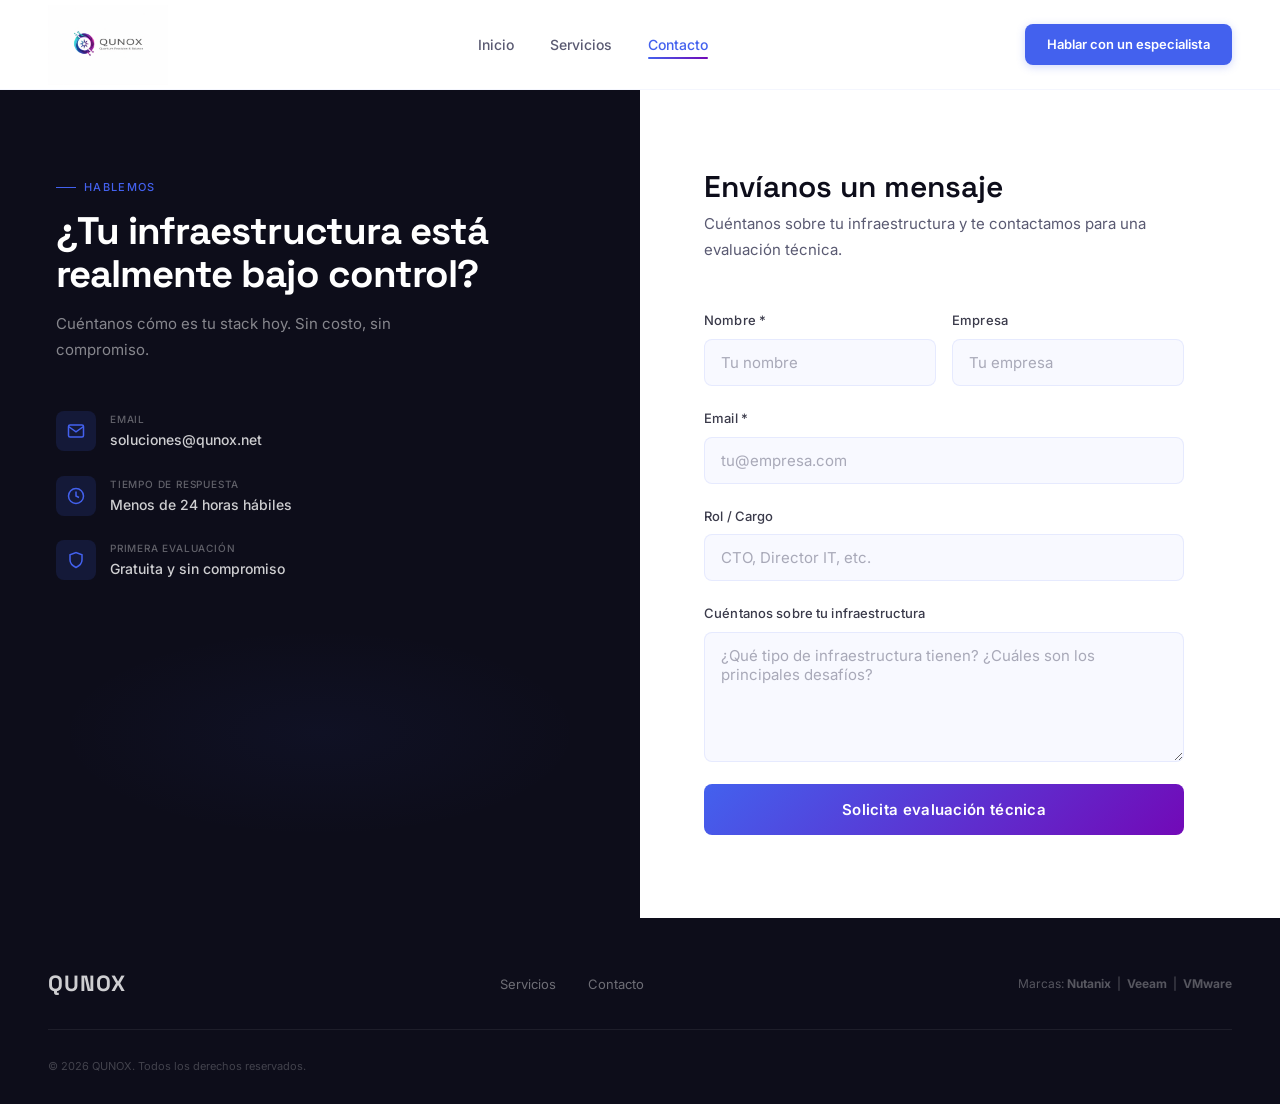
==== contacto.html @ b5c23391 "Logo nuevo, animación servicios scrub-puro, reemplaza Partners→Marcas - Logo: cambia logo.jpeg por '" ====
<!DOCTYPE html>
<html lang="es">
<head>
  <meta charset="UTF-8"/>
  <meta name="viewport" content="width=device-width,initial-scale=1.0"/>
  <title>Contacto — QUNOX</title>
  <meta name="description" content="Habla con un especialista QUNOX. Diagnóstico gratuito de tu infraestructura."/>
  <link rel="preconnect" href="https://fonts.googleapis.com"/>
  <link rel="preconnect" href="https://fonts.gstatic.com" crossorigin/>
  <link href="https://fonts.googleapis.com/css2?family=Space+Grotesk:wght@400;500;600;700&family=Inter:wght@300;400;500;600&display=swap" rel="stylesheet"/>
  <link rel="stylesheet" href="css/main.css"/>
</head>
<body>
<nav id="nav" role="navigation">
  <div class="nav-inner">
    <a href="index.html"><img src="Logo full.png" alt="QUNOX" class="nav-logo-img"/></a>
    <ul class="nav-links">
      <li><a href="index.html">Inicio</a></li>
      <li><a href="servicios.html">Servicios</a></li>
      <li><a href="contacto.html" class="active">Contacto</a></li>
    </ul>
    <a href="contacto.html" class="btn btn-primary nav-cta">Hablar con un especialista</a>
    <button class="hamburger" id="hamburger" aria-label="Menú" aria-expanded="false">
      <span></span><span></span><span></span>
    </button>
  </div>
</nav>
<div class="mobile-menu" id="mobile-menu">
  <a href="index.html" class="mobile-link">Inicio</a>
  <a href="servicios.html" class="mobile-link">Servicios</a>
  <a href="contacto.html" class="mobile-link">Contacto</a>
</div>

<div class="page-wrap contact-page" role="main">

  <!-- LEFT PANEL -->
  <div class="contact-left">
    <div class="contact-left-top">
      <span class="label">Hablemos</span>
      <h1>¿Tu infraestructura está realmente bajo control?</h1>
      <p>Cuéntanos cómo es tu stack hoy. Sin costo, sin compromiso.</p>

      <div class="contact-info-items">
        <div class="contact-info-item">
          <div class="ci-icon">
            <svg width="18" height="18" viewBox="0 0 24 24" fill="none" stroke="currentColor" stroke-width="2">
              <path d="M4 4h16c1.1 0 2 .9 2 2v12c0 1.1-.9 2-2 2H4c-1.1 0-2-.9-2-2V6c0-1.1.9-2 2-2z"/><polyline points="22,6 12,13 2,6"/>
            </svg>
          </div>
          <div>
            <div class="ci-label">Email</div>
            <div class="ci-value"><a href="mailto:soluciones@qunox.net">soluciones@qunox.net</a></div>
          </div>
        </div>
        <div class="contact-info-item">
          <div class="ci-icon">
            <svg width="18" height="18" viewBox="0 0 24 24" fill="none" stroke="currentColor" stroke-width="2">
              <circle cx="12" cy="12" r="10"/><polyline points="12 6 12 12 16 14"/>
            </svg>
          </div>
          <div>
            <div class="ci-label">Tiempo de respuesta</div>
            <div class="ci-value">Menos de 24 horas hábiles</div>
          </div>
        </div>
        <div class="contact-info-item">
          <div class="ci-icon">
            <svg width="18" height="18" viewBox="0 0 24 24" fill="none" stroke="currentColor" stroke-width="2">
              <path d="M12 22s8-4 8-10V5l-8-3-8 3v7c0 6 8 10 8 10z"/>
            </svg>
          </div>
          <div>
            <div class="ci-label">Primera evaluación</div>
            <div class="ci-value">Gratuita y sin compromiso</div>
          </div>
        </div>
      </div>
    </div>
    <div class="contact-visual"></div>
  </div>

  <!-- RIGHT PANEL (FORM) -->
  <div class="contact-right">
    <h2>Envíanos un mensaje</h2>
    <p class="subtitle">Cuéntanos sobre tu infraestructura y te contactamos para una evaluación técnica.</p>

    <form class="form" id="contact-form" novalidate>
      <div class="form-row">
        <div class="form-group">
          <label for="nombre">Nombre *</label>
          <input type="text" id="nombre" name="nombre" placeholder="Tu nombre" required autocomplete="name"/>
        </div>
        <div class="form-group">
          <label for="empresa">Empresa</label>
          <input type="text" id="empresa" name="empresa" placeholder="Tu empresa" autocomplete="organization"/>
        </div>
      </div>
      <div class="form-group">
        <label for="email">Email *</label>
        <input type="email" id="email" name="email" placeholder="tu@empresa.com" required autocomplete="email"/>
      </div>
      <div class="form-group">
        <label for="rol">Rol / Cargo</label>
        <input type="text" id="rol" name="rol" placeholder="CTO, Director IT, etc."/>
      </div>
      <div class="form-group">
        <label for="mensaje">Cuéntanos sobre tu infraestructura</label>
        <textarea id="mensaje" name="mensaje" placeholder="¿Qué tipo de infraestructura tienen? ¿Cuáles son los principales desafíos?"></textarea>
      </div>
      <button type="submit" class="form-submit" id="form-btn">Solicita evaluación técnica</button>
    </form>

    <div class="form-success" id="form-success">
      <div class="success-icon">
        <svg width="26" height="26" viewBox="0 0 24 24" fill="none" stroke="currentColor" stroke-width="2.5"><polyline points="20 6 9 17 4 12"/></svg>
      </div>
      <p class="success-title">Mensaje recibido.</p>
      <p class="success-msg">Un especialista QUNOX se pondrá en contacto contigo en las próximas 24 horas hábiles.</p>
    </div>
  </div>

</div>

<footer>
  <div class="footer-inner">
    <span class="footer-logo">QUNOX</span>
    <ul class="footer-links">
      <li><a href="servicios.html">Servicios</a></li>
      <li><a href="contacto.html">Contacto</a></li>
    </ul>
    <p class="footer-partners">Marcas: <strong>Nutanix</strong> &nbsp;|&nbsp; <strong>Veeam</strong> &nbsp;|&nbsp; <strong>VMware</strong></p>
  </div>
  <p class="footer-copy">© 2026 QUNOX. Todos los derechos reservados.</p>
</footer>

<script src="js/main.js"></script>
</body>
</html>
---- css/main.css ----
/* ═══════════════════════════════════════════════
   QUNOX — Shared Stylesheet
   ═══════════════════════════════════════════════ */

/* ── VARIABLES ─────────────────────────────────── */
:root {
  --blue:      #4361EE;
  --blue-d:    #3451D1;
  --purple:    #7209B7;
  --cyan:      #00B4D8;
  --ink:       #0D0D1A;
  --body:      #3A3A4A;
  --sub:       #5A5A72;
  --muted:     #8888A0;
  --surface:   #F8F9FF;
  --border:    rgba(67,97,238,0.10);
  --border-s:  rgba(67,97,238,0.24);
  --white:     #ffffff;
  --font-h:    'Space Grotesk', sans-serif;
  --font-b:    'Inter', sans-serif;
  --radius-sm: 6px;
  --radius-md: 8px;
  --radius-lg: 12px;
  --radius-xl: 16px;
  --shadow:    0 2px 12px rgba(0,0,0,0.04);
  --shadow-h:  0 8px 40px rgba(67,97,238,0.12);
  --ease:      cubic-bezier(0.16,1,0.3,1);
  --ease-io:   cubic-bezier(0.76,0,0.24,1);
  --gutter:    clamp(1.25rem,5vw,3rem);
}

/* ── RESET ─────────────────────────────────────── */
*,*::before,*::after{box-sizing:border-box;margin:0;padding:0}
html{scroll-behavior:auto;font-size:16px;-webkit-text-size-adjust:100%}
body{background:var(--white);color:var(--body);font-family:var(--font-b);line-height:1.6;overflow-x:hidden}
h1,h2,h3,h4{font-family:var(--font-h);line-height:1.1;color:var(--ink)}
a{color:inherit;text-decoration:none}
img,svg{display:block;max-width:100%}
button{font-family:inherit;cursor:pointer}
::-webkit-scrollbar{width:4px}
::-webkit-scrollbar-track{background:var(--white)}
::-webkit-scrollbar-thumb{background:var(--blue);border-radius:2px}

/* ── DOT GRID ──────────────────────────────────── */
body::before{
  content:'';position:fixed;inset:0;z-index:0;pointer-events:none;
  background-image:radial-gradient(circle,rgba(67,97,238,0.065) 1px,transparent 1px);
  background-size:28px 28px;
}

/* ── UTILITY ───────────────────────────────────── */
.container{max-width:1200px;margin:0 auto;padding:0 var(--gutter);position:relative;z-index:2}
.label{
  display:inline-flex;align-items:center;gap:8px;
  font-size:11px;font-weight:500;letter-spacing:0.12em;
  text-transform:uppercase;color:var(--blue);margin-bottom:14px;
}
.label::before{content:'';display:block;width:20px;height:1px;background:var(--blue)}
.grad-text{
  background:linear-gradient(135deg,var(--blue) 0%,var(--purple) 100%);
  -webkit-background-clip:text;-webkit-text-fill-color:transparent;background-clip:text;
}

/* ── BUTTONS ───────────────────────────────────── */
.btn{
  display:inline-flex;align-items:center;gap:6px;
  font-family:var(--font-b);font-size:14px;font-weight:600;
  padding:12px 28px;border-radius:var(--radius-md);border:none;
  cursor:pointer;transition:all 0.2s var(--ease);text-decoration:none;
}
.btn-primary{background:var(--blue);color:#fff;box-shadow:0 2px 8px rgba(67,97,238,0.25)}
.btn-primary:hover{background:var(--blue-d);box-shadow:0 6px 24px rgba(67,97,238,0.38);transform:translateY(-1px)}
.btn-primary:active{transform:translateY(0);box-shadow:0 2px 8px rgba(67,97,238,0.25)}
.btn-ghost{background:transparent;color:var(--blue);border:1.5px solid var(--border-s)}
.btn-ghost:hover{border-color:var(--blue);background:rgba(67,97,238,0.06)}
.btn-white{background:#fff;color:var(--blue);font-size:14px;font-weight:600}
.btn-white:hover{background:rgba(255,255,255,0.9);box-shadow:0 4px 20px rgba(0,0,0,0.14)}
.btn-white-ghost{background:transparent;color:#fff;border:1.5px solid rgba(255,255,255,0.4);font-size:14px;font-weight:600}
.btn-white-ghost:hover{background:rgba(255,255,255,0.1);border-color:rgba(255,255,255,0.7)}
.btn-arrow{
  display:inline-flex;align-items:center;gap:6px;
  background:none;border:none;color:var(--blue);font-size:13px;font-weight:600;
  padding:0;cursor:pointer;transition:gap 0.2s var(--ease),color 0.15s;
}
.btn-arrow:hover{gap:10px;color:var(--blue-d)}

/* ── REVEAL ANIMATIONS ─────────────────────────── */
.reveal{opacity:0;transform:translateY(24px);transition:opacity 0.6s var(--ease),transform 0.6s var(--ease)}
.reveal.visible{opacity:1;transform:none}

/* ── NAV ───────────────────────────────────────── */
#nav{
  position:sticky;top:0;z-index:100;
  height:90px;display:flex;align-items:center;
  padding:0 var(--gutter);
  background:rgba(255,255,255,0.92);
  backdrop-filter:blur(12px) saturate(180%);
  -webkit-backdrop-filter:blur(12px) saturate(180%);
  border-bottom:1px solid rgba(67,97,238,0.06);
  transition:box-shadow 0.3s,border-color 0.3s;
}
#nav.scrolled{box-shadow:0 1px 24px rgba(67,97,238,0.10);border-color:rgba(67,97,238,0.12)}
.nav-inner{width:100%;max-width:1200px;margin:0 auto;display:flex;align-items:center;justify-content:space-between}
.nav-logo-img{height:80px;width:auto;display:block;object-fit:contain}
.nav-links{display:flex;align-items:center;gap:36px;list-style:none}
.nav-links a{
  font-size:14px;font-weight:500;color:var(--sub);
  transition:color 0.2s;position:relative;padding:4px 0;
}
.nav-links a::after{
  content:'';position:absolute;bottom:-2px;left:0;right:0;height:2px;
  background:linear-gradient(90deg,var(--blue),var(--purple));border-radius:2px;
  transform:scaleX(0);transform-origin:left;transition:transform 0.2s var(--ease);
}
.nav-links a:hover,.nav-links a.active{color:var(--blue)}
.nav-links a:hover::after,.nav-links a.active::after{transform:scaleX(1)}
.nav-cta{padding:10px 22px;font-size:13px;font-weight:600;margin-left:8px}
.hamburger{display:none;flex-direction:column;gap:5px;background:none;border:none;padding:4px}
.hamburger span{display:block;width:22px;height:1.5px;background:var(--ink);border-radius:2px;transition:all 0.3s cubic-bezier(0.68,-0.55,0.265,1.55)}
.hamburger.open span:nth-child(1){transform:translateY(6.5px) rotate(45deg)}
.hamburger.open span:nth-child(2){opacity:0;transform:scaleX(0)}
.hamburger.open span:nth-child(3){transform:translateY(-6.5px) rotate(-45deg)}

/* Mobile menu */
.mobile-menu{
  display:none;position:fixed;inset:0;z-index:99;
  background:rgba(255,255,255,0.97);backdrop-filter:blur(20px);
  flex-direction:column;justify-content:center;align-items:flex-start;
  padding:0 var(--gutter);gap:0;
  transform:translateY(-100%);transition:transform 0.35s cubic-bezier(0.16,1,0.3,1);
}
.mobile-menu.open{display:flex;transform:translateY(0)}
.mobile-link{
  font-family:var(--font-h);font-size:clamp(1.5rem,6vw,2rem);font-weight:700;
  color:var(--ink);padding:16px 0;border-bottom:1px solid rgba(67,97,238,0.08);
  width:100%;display:block;transition:color 0.2s;
}
.mobile-link:hover{color:var(--blue)}
.mobile-cta{margin-top:2rem;width:100%;text-align:center;padding:14px}

@media(max-width:768px){
  .nav-links,.nav-cta{display:none}
  .hamburger{display:flex}
}

/* ── PAGE TRANSITION ────────────────────────────── */
.page-wrap{animation:page-in 0.45s var(--ease) both}
@keyframes page-in{from{opacity:0;transform:translateY(12px)}to{opacity:1;transform:none}}

/* ═══════════════════════════════════════════════
   HOME PAGE
   ═══════════════════════════════════════════════ */

/* ── HERO ──────────────────────────────────────── */
#hero{
  position:relative;min-height:100svh;display:flex;align-items:center;
  padding:0 var(--gutter);overflow:hidden;
}
#three-canvas{position:fixed;inset:0;z-index:1;pointer-events:none}
.hero-inner{
  max-width:1200px;margin:0 auto;width:100%;
  display:grid;grid-template-columns:1fr 1fr;gap:5rem;align-items:center;
  position:relative;z-index:2;
}
.hero-eyebrow{
  display:inline-flex;align-items:center;gap:10px;
  font-size:11px;font-weight:500;letter-spacing:0.16em;text-transform:uppercase;
  color:var(--purple);margin-bottom:24px;
}
.hero-eyebrow span{display:block;width:28px;height:1px;background:var(--purple);opacity:0.6}
.hero-h1{
  font-size:clamp(2.75rem,5.5vw,4.75rem);font-weight:700;
  letter-spacing:-0.03em;line-height:1.04;margin-bottom:24px;
}
.hero-sub{
  font-size:clamp(1rem,1.5vw,1.125rem);color:var(--sub);
  line-height:1.75;margin-bottom:40px;max-width:440px;
}
.hero-actions{display:flex;gap:16px;flex-wrap:wrap;align-items:center}

/* Hero right panel */
.hero-panel{display:flex;flex-direction:column;gap:14px;position:relative;z-index:2;animation:float 5s ease-in-out infinite}
@keyframes float{0%,100%{transform:translateY(0)}50%{transform:translateY(-10px)}}
.sys-card{
  background:rgba(255,255,255,0.78);border:1px solid var(--border);
  border-radius:var(--radius-lg);padding:22px 24px;
  backdrop-filter:blur(16px);box-shadow:0 4px 24px rgba(67,97,238,0.08);
}
.sys-head{
  display:flex;align-items:center;justify-content:space-between;
  padding-bottom:14px;margin-bottom:14px;border-bottom:1px solid var(--border);
}
.sys-title{font-size:10px;font-weight:700;letter-spacing:0.12em;text-transform:uppercase;color:var(--muted)}
.status-pill{display:flex;align-items:center;gap:5px;font-size:10px;font-weight:700;color:#16a34a;text-transform:uppercase;letter-spacing:0.08em}
.status-dot{width:6px;height:6px;border-radius:50%;background:#22c55e;animation:pg 2s ease-in-out infinite}
@keyframes pg{0%,100%{box-shadow:0 0 0 0 rgba(34,197,94,0.45)}50%{box-shadow:0 0 0 5px rgba(34,197,94,0)}}
.sys-rows{display:flex;flex-direction:column;gap:8px}
.sys-row{display:flex;align-items:center;justify-content:space-between}
.sys-k{font-size:12px;color:var(--muted)}
.sys-v{font-family:var(--font-h);font-size:12px;font-weight:700}
.sys-v.g{color:#16a34a}.sys-v.b{color:var(--blue)}.sys-v.c{color:var(--cyan)}
.metrics-row{display:grid;grid-template-columns:repeat(3,1fr);gap:10px}
.metric-box{
  background:rgba(255,255,255,0.72);border:1px solid var(--border);
  border-radius:10px;padding:14px 12px;text-align:center;backdrop-filter:blur(10px);
}
.metric-num{font-family:var(--font-h);font-size:1.25rem;font-weight:700;color:var(--blue);display:block}
.metric-lbl{font-size:10px;color:var(--muted);text-transform:uppercase;letter-spacing:0.06em}
.scroll-cue{
  position:absolute;bottom:2.5rem;left:50%;transform:translateX(-50%);
  display:flex;flex-direction:column;align-items:center;gap:6px;
  color:var(--muted);font-size:10px;letter-spacing:0.1em;text-transform:uppercase;
  z-index:2;animation:sc 2.2s ease-in-out infinite;
}
@keyframes sc{0%,100%{transform:translateX(-50%) translateY(0)}50%{transform:translateX(-50%) translateY(7px)}}

@media(max-width:900px){.hero-inner{grid-template-columns:1fr}.hero-panel{display:none}}

/* ── PAIN POINTS ───────────────────────────────── */
#pain{padding:80px 0;background:var(--surface);border-top:1px solid var(--border);border-bottom:1px solid var(--border)}
.pain-grid{display:grid;grid-template-columns:repeat(4,1fr);gap:1px;background:var(--border);border-radius:var(--radius-lg);overflow:hidden;border:1px solid var(--border)}
.pain-item{background:var(--white);padding:32px 28px;transition:background 0.2s}
.pain-item:hover{background:var(--surface)}
.pain-tag{font-size:10px;font-weight:700;letter-spacing:0.14em;text-transform:uppercase;color:var(--blue);margin-bottom:12px}
.pain-title{font-family:var(--font-h);font-size:1.0625rem;font-weight:700;color:var(--ink);margin-bottom:8px}
.pain-desc{font-size:13px;color:var(--sub);line-height:1.65}
@media(max-width:900px){.pain-grid{grid-template-columns:repeat(2,1fr)}}
@media(max-width:500px){.pain-grid{grid-template-columns:1fr}}

/* ── SERVICES PREVIEW ──────────────────────────── */
#servicios-preview{padding:100px 0}
.svc-header{margin-bottom:60px}
.svc-header h2{font-size:clamp(2rem,3.5vw,2.875rem);font-weight:700;letter-spacing:-0.025em;margin-bottom:14px}
.svc-header p{font-size:17px;color:var(--sub);max-width:480px;line-height:1.7}
.svc-grid{display:grid;grid-template-columns:repeat(3,1fr);gap:22px}
.svc-card{
  background:var(--white);border:1px solid var(--border);
  border-radius:var(--radius-lg);padding:34px 30px;
  position:relative;overflow:hidden;
  transition:transform 0.3s var(--ease),box-shadow 0.3s var(--ease),border-color 0.3s;
  display:flex;flex-direction:column;
}
.svc-card::after{
  content:'';position:absolute;top:0;left:0;right:0;height:3px;
  background:linear-gradient(90deg,var(--blue),var(--purple));
  transform:scaleX(0);transform-origin:left;transition:transform 0.3s var(--ease);
}
.svc-card:hover{transform:translateY(-4px);box-shadow:var(--shadow-h);border-color:var(--border-s)}
.svc-card:hover::after{transform:scaleX(1)}
.svc-icon-wrap{
  width:48px;height:48px;border-radius:10px;
  background:rgba(67,97,238,0.08);display:flex;align-items:center;justify-content:center;
  margin-bottom:22px;color:var(--blue);flex-shrink:0;
}
.svc-name{font-size:1.0625rem;font-weight:700;color:var(--ink);margin-bottom:10px;letter-spacing:-0.015em}
.svc-desc{font-size:14px;color:var(--sub);line-height:1.7;flex:1}
.svc-link{
  display:flex;align-items:center;gap:6px;margin-top:22px;padding-top:16px;
  border-top:1px solid var(--border);
  font-size:13px;font-weight:600;color:var(--blue);
  transition:gap 0.2s var(--ease);
}
.svc-card:hover .svc-link{gap:10px}

@media(max-width:960px){.svc-grid{grid-template-columns:repeat(2,1fr)}}
@media(max-width:560px){.svc-grid{grid-template-columns:1fr}}

/* ── VALUE PROP (HOME) ─────────────────────────── */
#valor{padding:100px 0;background:var(--ink)}
.valor-inner{display:grid;grid-template-columns:1fr 1fr;gap:5rem;align-items:center}
.valor-left h2{font-size:clamp(2rem,3.5vw,2.75rem);font-weight:700;color:#fff;letter-spacing:-0.025em;margin-bottom:20px}
.valor-left p{font-size:16px;color:rgba(255,255,255,0.55);line-height:1.8;margin-bottom:32px}
.valor-items{display:flex;flex-direction:column;gap:18px}
.valor-item{
  display:flex;gap:16px;align-items:flex-start;
  padding:22px;background:rgba(255,255,255,0.04);
  border:1px solid rgba(255,255,255,0.08);border-radius:var(--radius-lg);
  transition:background 0.2s;
}
.valor-item:hover{background:rgba(255,255,255,0.07)}
.valor-icon{
  width:40px;height:40px;border-radius:8px;flex-shrink:0;
  background:rgba(67,97,238,0.18);display:flex;align-items:center;justify-content:center;color:var(--blue);
}
.valor-item-title{font-family:var(--font-h);font-size:15px;font-weight:700;color:#fff;margin-bottom:4px}
.valor-item-desc{font-size:13px;color:rgba(255,255,255,0.45);line-height:1.65}
@media(max-width:900px){.valor-inner{grid-template-columns:1fr}}

/* ═══════════════════════════════════════════════
   SERVICE PAGE
   ═══════════════════════════════════════════════ */

.service-page-section,section{position:relative;z-index:2}

/* ── SERVICE HERO ──────────────────────────────── */
.svc-page-hero{
  height:clamp(320px,40vh,480px);position:relative;overflow:hidden;
}
.svc-page-hero-img{
  position:absolute;inset:0;width:100%;height:100%;object-fit:cover;object-position:center 35%;
}
.svc-page-hero-overlay{
  position:absolute;inset:0;
  background:linear-gradient(105deg,rgba(13,13,26,0.90) 0%,rgba(67,97,238,0.60) 60%,rgba(114,9,183,0.28) 100%);
}
.svc-page-hero-content{
  position:absolute;bottom:0;left:0;right:0;
  max-width:1200px;margin:0 auto;padding:0 var(--gutter) 52px;
}
.breadcrumb{
  display:flex;align-items:center;gap:8px;
  font-size:12px;color:rgba(255,255,255,0.5);margin-bottom:14px;
}
.breadcrumb a{color:rgba(255,255,255,0.5);transition:color 0.2s}
.breadcrumb a:hover{color:#fff}
.breadcrumb span{color:rgba(255,255,255,0.25)}
.breadcrumb-current{color:rgba(255,255,255,0.85)}
.svc-page-h1{
  font-size:clamp(2rem,4vw,3rem);font-weight:700;color:#fff;
  letter-spacing:-0.025em;line-height:1.1;max-width:680px;margin-bottom:14px;
}
.svc-page-intro-text{font-size:17px;color:rgba(255,255,255,0.7);max-width:580px;line-height:1.7}

/* ── SERVICE CONTENT ───────────────────────────── */
.svc-content{padding:72px 0 100px}
.svc-back{
  display:inline-flex;align-items:center;gap:8px;
  font-size:14px;font-weight:500;color:var(--sub);
  padding-bottom:36px;margin-bottom:48px;border-bottom:1px solid var(--border);
  transition:color 0.2s,gap 0.2s;
}
.svc-back:hover{color:var(--blue);gap:12px}
.svc-back svg{transition:transform 0.2s var(--ease)}
.svc-back:hover svg{transform:translateX(-3px)}

.svc-section-title{
  font-size:clamp(1.5rem,2.5vw,2rem);font-weight:600;color:var(--ink);
  letter-spacing:-0.02em;margin-bottom:18px;padding-bottom:16px;
  border-bottom:2px solid rgba(67,97,238,0.1);
}
.svc-section-intro{font-size:16px;color:var(--sub);line-height:1.8;max-width:72ch;margin-bottom:48px}

/* Feature grid */
.feature-grid{display:grid;grid-template-columns:repeat(3,1fr);gap:18px;margin-bottom:48px}
.feature-card{
  background:var(--surface);border:1px solid var(--border);border-radius:10px;padding:26px 22px;
}
.feature-h3{
  font-size:1rem;font-weight:600;color:var(--ink);margin-bottom:10px;
  padding-left:14px;position:relative;
}
.feature-h3::before{
  content:'';position:absolute;left:0;top:50%;transform:translateY(-50%);
  width:3px;height:70%;
  background:linear-gradient(180deg,var(--blue),var(--purple));border-radius:2px;
}
.feature-desc{font-size:13px;color:var(--sub);line-height:1.7}

/* 2-col content block */
.two-block{display:grid;grid-template-columns:1fr 1fr;gap:24px;margin-bottom:48px}
.content-block{
  background:var(--surface);border:1px solid var(--border);border-radius:var(--radius-lg);padding:32px;
}
.content-block h3{
  font-size:1.125rem;font-weight:700;color:var(--ink);margin-bottom:14px;
  display:flex;align-items:center;gap:10px;
}
.block-badge{
  font-size:10px;font-weight:700;letter-spacing:0.1em;text-transform:uppercase;
  padding:3px 8px;border-radius:100px;
  background:rgba(67,97,238,0.08);color:var(--blue);border:1px solid rgba(67,97,238,0.16);
}
.content-block p{font-size:14px;color:var(--sub);line-height:1.75}

@media(max-width:800px){.feature-grid{grid-template-columns:repeat(2,1fr)}.two-block{grid-template-columns:1fr}}
@media(max-width:500px){.feature-grid{grid-template-columns:1fr}}

/* ── BOTTOM CTA ─────────────────────────────────── */
.page-cta{
  background:linear-gradient(135deg,var(--blue) 0%,var(--purple) 100%);
  border-radius:var(--radius-xl);padding:60px 52px;margin-top:80px;
  display:flex;justify-content:space-between;align-items:center;gap:2rem;flex-wrap:wrap;
}
.page-cta-label{font-size:11px;font-weight:500;letter-spacing:0.1em;text-transform:uppercase;color:rgba(255,255,255,0.55);margin-bottom:10px}
.page-cta h2{font-size:clamp(1.5rem,3vw,2.25rem);font-weight:700;color:#fff;letter-spacing:-0.02em;margin-bottom:10px}
.page-cta p{font-size:15px;color:rgba(255,255,255,0.65)}
.page-cta-actions{display:flex;gap:12px;flex-shrink:0}
@media(max-width:768px){.page-cta{padding:40px 24px}.page-cta-actions{width:100%}.page-cta-actions .btn{flex:1;justify-content:center}}

/* ═══════════════════════════════════════════════
   CONTACT PAGE
   ═══════════════════════════════════════════════ */
.contact-page{
  min-height:calc(100svh - 72px);
  display:grid;grid-template-columns:1fr 1fr;
}
.contact-left{
  background:var(--ink);padding:80px 56px;
  display:flex;flex-direction:column;justify-content:space-between;
  position:sticky;top:72px;height:calc(100svh - 72px);overflow:hidden;
}
.contact-left-top .label{color:var(--blue)}
.contact-left-top h1{font-size:clamp(2rem,3vw,2.5rem);font-weight:700;color:#fff;letter-spacing:-0.025em;margin-bottom:16px}
.contact-left-top p{font-size:15px;color:rgba(255,255,255,0.5);max-width:380px;line-height:1.75}
.contact-info-items{display:flex;flex-direction:column;gap:24px;margin-top:48px}
.contact-info-item{display:flex;gap:14px;align-items:flex-start}
.ci-icon{
  width:40px;height:40px;flex-shrink:0;border-radius:8px;
  background:rgba(67,97,238,0.14);display:flex;align-items:center;justify-content:center;
  color:var(--blue);
}
.ci-label{font-size:10px;font-weight:500;text-transform:uppercase;letter-spacing:0.08em;color:rgba(255,255,255,0.35);margin-bottom:2px}
.ci-value{font-size:14px;font-weight:500;color:rgba(255,255,255,0.8)}
.ci-value a{color:rgba(255,255,255,0.8);transition:color 0.2s}
.ci-value a:hover{color:#fff;text-decoration:underline}
.contact-visual{
  flex:1;margin-top:48px;opacity:0.12;
  background:radial-gradient(ellipse at 50% 50%,rgba(67,97,238,0.4) 0%,transparent 70%);
  border-radius:var(--radius-xl);
}
.contact-right{background:var(--white);padding:80px 64px;overflow-y:auto}
.contact-right h2{font-size:clamp(1.5rem,2.5vw,1.875rem);font-weight:600;color:var(--ink);margin-bottom:8px}
.contact-right .subtitle{font-size:15px;color:var(--sub);margin-bottom:48px;line-height:1.7}

/* Form */
.form{display:flex;flex-direction:column;gap:22px;max-width:480px}
.form-row{display:grid;grid-template-columns:1fr 1fr;gap:16px}
.form-group{display:flex;flex-direction:column;gap:8px}
.form-group label{font-size:13px;font-weight:500;color:var(--body);letter-spacing:0.01em}
.form-group input,.form-group textarea,.form-group select{
  width:100%;background:var(--surface);border:1.5px solid var(--border);
  border-radius:var(--radius-md);padding:13px 16px;
  font-family:var(--font-b);font-size:15px;color:var(--ink);outline:none;
  transition:border-color 0.2s,box-shadow 0.2s,background 0.2s;
}
.form-group input:focus,.form-group textarea:focus,.form-group select:focus{
  border-color:var(--blue);background:var(--white);
  box-shadow:0 0 0 3px rgba(67,97,238,0.11);
}
.form-group textarea{min-height:130px;resize:vertical}
.form-group input::placeholder,.form-group textarea::placeholder{color:rgba(90,90,114,0.5)}
.form-submit{
  width:100%;padding:16px;border:none;
  background:linear-gradient(135deg,var(--blue) 0%,var(--purple) 100%);
  color:#fff;font-family:var(--font-b);font-size:15px;font-weight:600;
  border-radius:var(--radius-md);cursor:pointer;
  transition:opacity 0.2s,transform 0.15s,box-shadow 0.2s;
  letter-spacing:0.02em;
}
.form-submit:hover{opacity:0.92;box-shadow:0 6px 24px rgba(67,97,238,0.35)}
.form-submit:active{transform:scale(0.99)}
.form-submit:disabled{opacity:0.55;cursor:not-allowed;transform:none}
.form-success{display:none;text-align:center;padding:3rem 1rem}
.success-icon{
  width:56px;height:56px;border-radius:50%;
  background:rgba(34,197,94,0.1);border:2px solid #22c55e;
  display:flex;align-items:center;justify-content:center;margin:0 auto 1rem;color:#22c55e;
}
.success-title{font-family:var(--font-h);font-size:1.25rem;font-weight:700;color:var(--ink)}
.success-msg{font-size:14px;color:var(--sub);margin-top:6px;line-height:1.65}

@media(max-width:900px){
  .contact-page{grid-template-columns:1fr}
  .contact-left{position:static;height:auto;padding:48px var(--gutter)}
  .contact-right{padding:48px var(--gutter)}
  .form-row{grid-template-columns:1fr}
}

/* ── FOOTER ─────────────────────────────────────── */
footer{background:var(--ink);color:rgba(255,255,255,0.5);padding:3rem var(--gutter) 1.75rem;position:relative;z-index:2}
.footer-inner{
  max-width:1200px;margin:0 auto;
  display:flex;align-items:center;justify-content:space-between;
  padding-bottom:1.75rem;margin-bottom:1.75rem;
  border-bottom:1px solid rgba(255,255,255,0.07);
  flex-wrap:wrap;gap:1.5rem;
}
.footer-logo{font-family:var(--font-h);font-size:1.375rem;font-weight:700;color:rgba(255,255,255,0.8);letter-spacing:0.04em}
.footer-links{display:flex;gap:2rem;list-style:none}
.footer-links a{font-size:13px;color:rgba(255,255,255,0.4);transition:color 0.2s}
.footer-links a:hover{color:#fff}
.footer-partners{font-size:12px;color:rgba(255,255,255,0.3)}
.footer-copy{max-width:1200px;margin:0 auto;font-size:11px;color:rgba(255,255,255,0.22)}
@media(max-width:600px){.footer-inner{flex-direction:column;align-items:flex-start}.footer-links{flex-wrap:wrap;gap:1rem}}
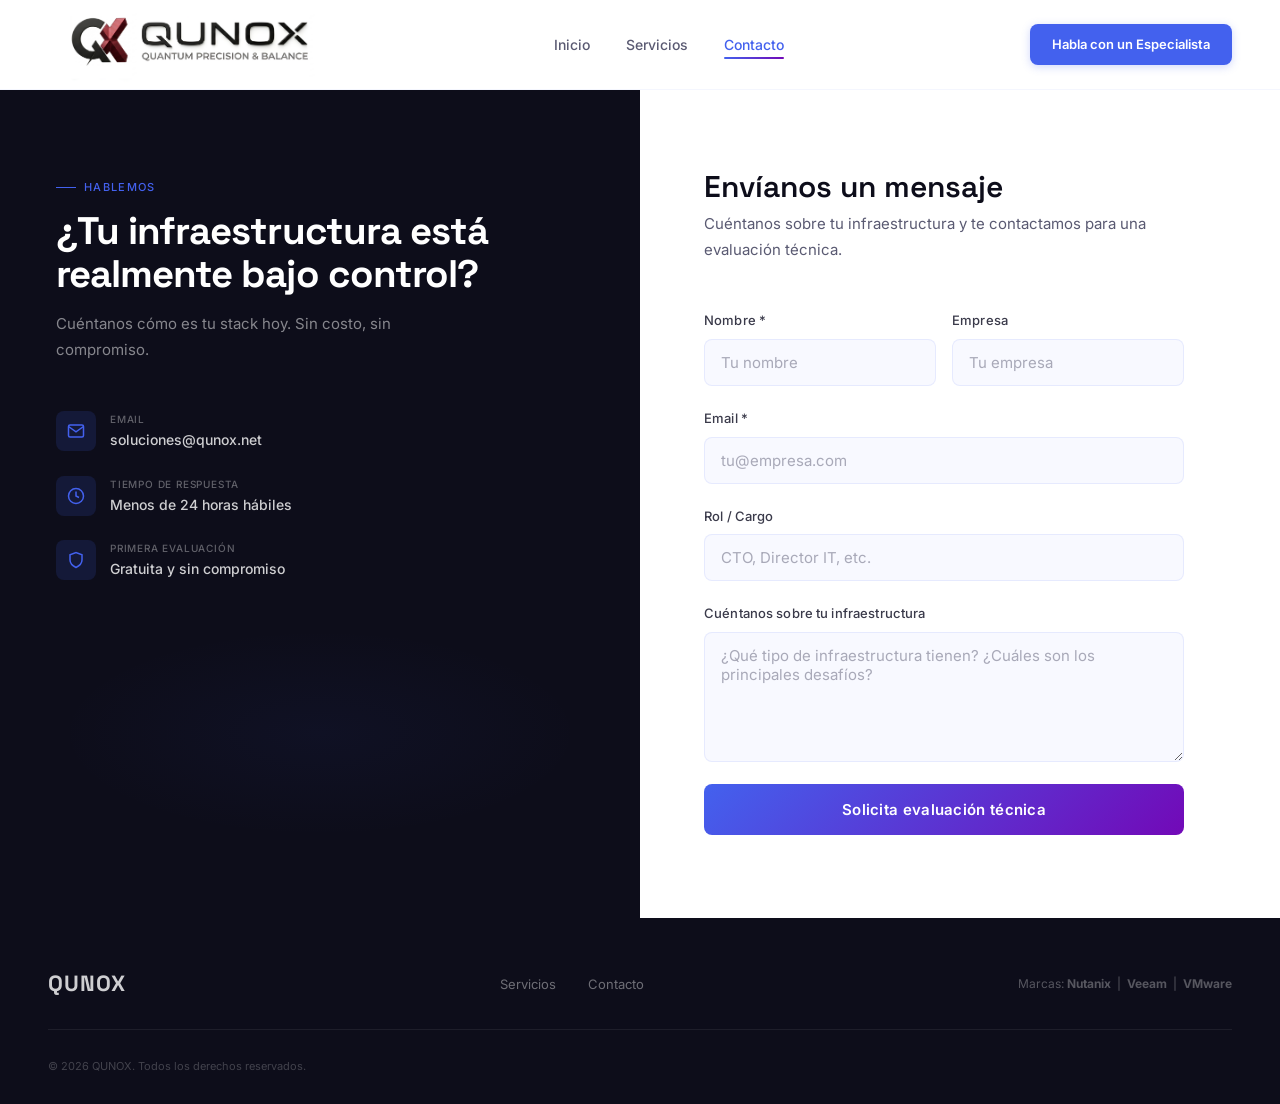
==== commit 37129e95: "feat(nav): nuevo logo, color #6D001A en botón y nav, texto actualizado - Logo: 'Logo full.png' → 'LO" ====
--- a/contacto.html
+++ b/contacto.html
@@ -13,13 +13,13 @@
 <body>
 <nav id="nav" role="navigation">
   <div class="nav-inner">
-    <a href="index.html"><img src="Logo full.png" alt="QUNOX" class="nav-logo-img"/></a>
+    <a href="index.html"><img src="images/LOGO QUNOX NEW HORIZONTAL.png" alt="QUNOX" class="nav-logo-img"/></a>
     <ul class="nav-links">
       <li><a href="index.html">Inicio</a></li>
       <li><a href="servicios.html">Servicios</a></li>
       <li><a href="contacto.html" class="active">Contacto</a></li>
     </ul>
-    <a href="contacto.html" class="btn btn-primary nav-cta">Hablar con un especialista</a>
+    <a href="contacto.html" class="btn btn-primary nav-cta">Habla con un Especialista</a>
     <button class="hamburger" id="hamburger" aria-label="Menú" aria-expanded="false">
       <span></span><span></span><span></span>
     </button>
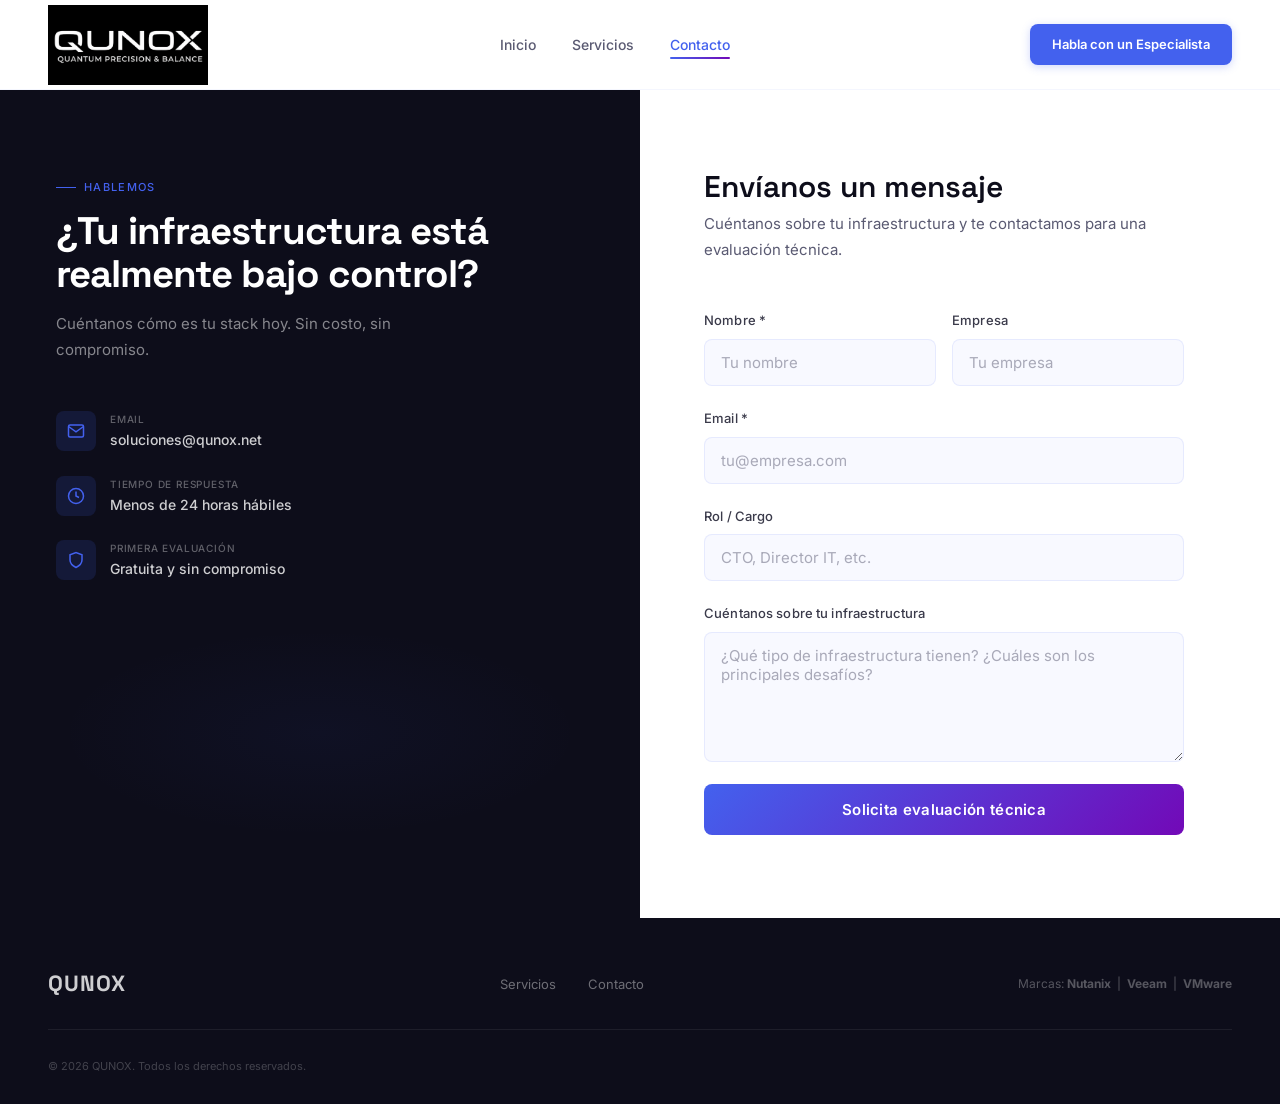
==== commit eb0132a1: "feat(nav): encabezado negro + logo 'NEGRO QUNOX COMPLETA' - Nav background: blanco → #000000 sólido " ====
--- a/contacto.html
+++ b/contacto.html
@@ -13,7 +13,7 @@
 <body>
 <nav id="nav" role="navigation">
   <div class="nav-inner">
-    <a href="index.html"><img src="images/LOGO QUNOX NEW HORIZONTAL.png" alt="QUNOX" class="nav-logo-img"/></a>
+    <a href="index.html"><img src="images/NEGRO QUNOX COMPLETA.png" alt="QUNOX" class="nav-logo-img"/></a>
     <ul class="nav-links">
       <li><a href="index.html">Inicio</a></li>
       <li><a href="servicios.html">Servicios</a></li>
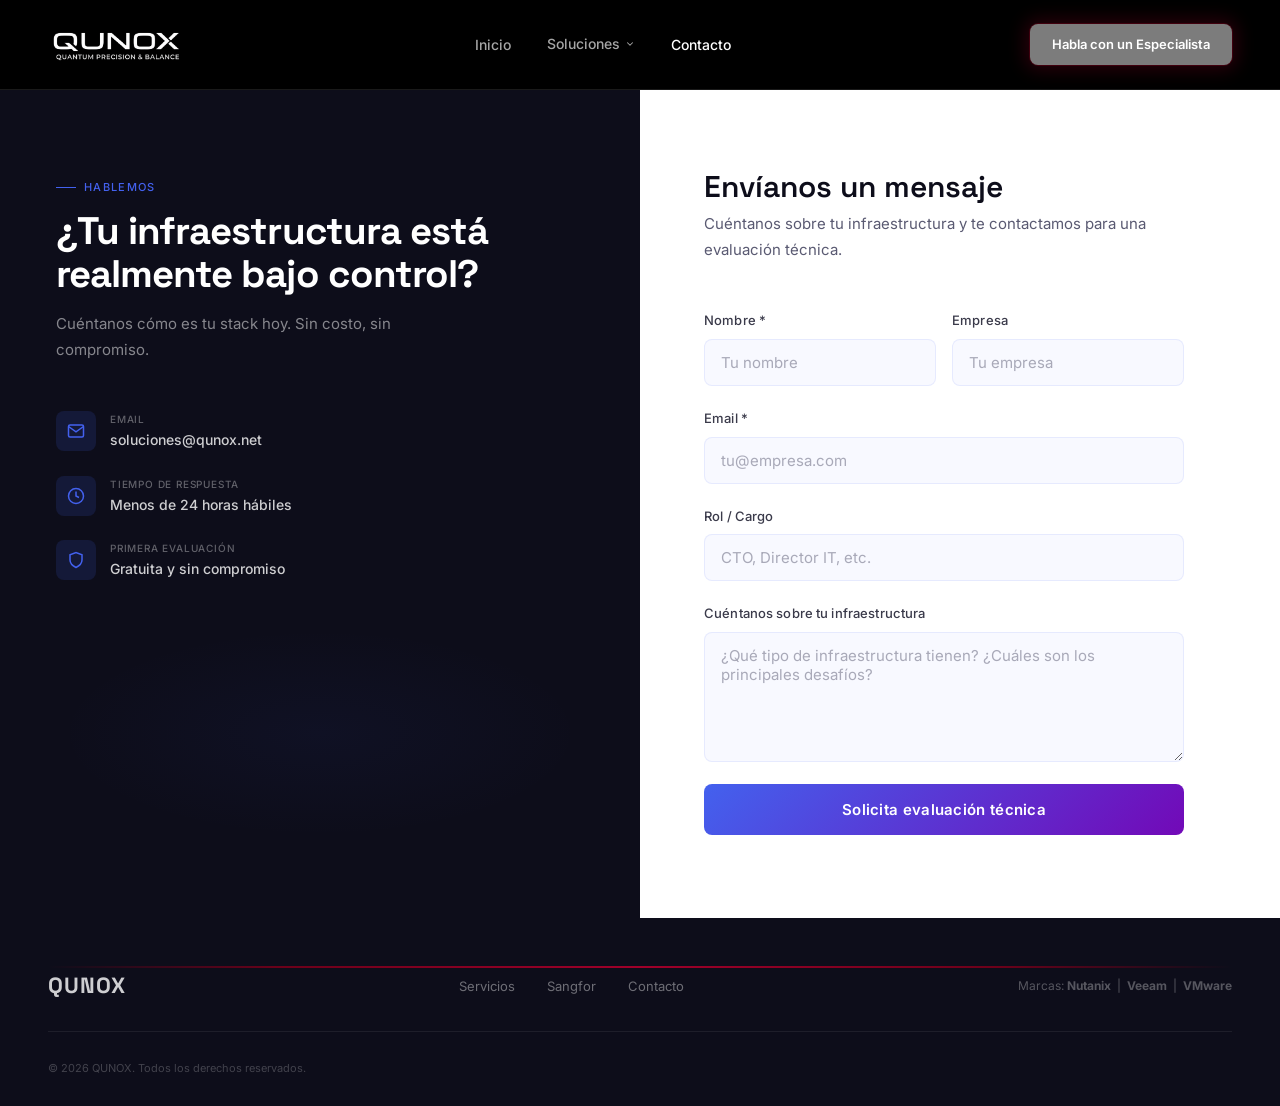
==== commit 460bbdec: "feat: Soluciones dropdown nav + Sangfor landing page - Rename nav item 'Servicios' → 'Soluciones' wi" ====
--- a/contacto.html
+++ b/contacto.html
@@ -9,6 +9,7 @@
   <link rel="preconnect" href="https://fonts.gstatic.com" crossorigin/>
   <link href="https://fonts.googleapis.com/css2?family=Space+Grotesk:wght@400;500;600;700&family=Inter:wght@300;400;500;600&display=swap" rel="stylesheet"/>
   <link rel="stylesheet" href="css/main.css"/>
+  <link rel="stylesheet" href="css/theme-color.css"/>
 </head>
 <body>
 <nav id="nav" role="navigation">
@@ -16,7 +17,13 @@
     <a href="index.html"><img src="images/NEGRO QUNOX COMPLETA.png" alt="QUNOX" class="nav-logo-img"/></a>
     <ul class="nav-links">
       <li><a href="index.html">Inicio</a></li>
-      <li><a href="servicios.html">Servicios</a></li>
+      <li class="nav-item--dropdown">
+        <a class="nav-dropdown-trigger" href="servicios.html">Soluciones <svg class="nav-chevron" width="10" height="10" viewBox="0 0 24 24" fill="none" stroke="currentColor" stroke-width="2.5" stroke-linecap="round" stroke-linejoin="round"><polyline points="6 9 12 15 18 9"/></svg></a>
+        <ul class="nav-dropdown">
+          <li><a href="servicios.html">Servicios</a></li>
+          <li><a href="sangfor.html">Sangfor</a></li>
+        </ul>
+      </li>
       <li><a href="contacto.html" class="active">Contacto</a></li>
     </ul>
     <a href="contacto.html" class="btn btn-primary nav-cta">Habla con un Especialista</a>
@@ -27,7 +34,9 @@
 </nav>
 <div class="mobile-menu" id="mobile-menu">
   <a href="index.html" class="mobile-link">Inicio</a>
-  <a href="servicios.html" class="mobile-link">Servicios</a>
+  <span class="mobile-section-label">Soluciones</span>
+  <a href="servicios.html" class="mobile-link mobile-link--sub">Servicios</a>
+  <a href="sangfor.html" class="mobile-link mobile-link--sub">Sangfor</a>
   <a href="contacto.html" class="mobile-link">Contacto</a>
 </div>
 
@@ -126,6 +135,7 @@
     <span class="footer-logo">QUNOX</span>
     <ul class="footer-links">
       <li><a href="servicios.html">Servicios</a></li>
+      <li><a href="sangfor.html">Sangfor</a></li>
       <li><a href="contacto.html">Contacto</a></li>
     </ul>
     <p class="footer-partners">Marcas: <strong>Nutanix</strong> &nbsp;|&nbsp; <strong>Veeam</strong> &nbsp;|&nbsp; <strong>VMware</strong></p>
--- a/css/main.css
+++ b/css/main.css
@@ -482,3 +482,41 @@
 .footer-partners{font-size:12px;color:rgba(255,255,255,0.3)}
 .footer-copy{max-width:1200px;margin:0 auto;font-size:11px;color:rgba(255,255,255,0.22)}
 @media(max-width:600px){.footer-inner{flex-direction:column;align-items:flex-start}.footer-links{flex-wrap:wrap;gap:1rem}}
+
+/* ── NAV DROPDOWN ──────────────────────────────── */
+.nav-item--dropdown { position: relative; }
+.nav-dropdown-trigger { display: flex !important; align-items: center; gap: 5px; }
+.nav-chevron { width:10px; height:10px; transition: transform 0.22s ease; flex-shrink: 0; }
+.nav-item--dropdown:hover .nav-chevron,
+.nav-item--dropdown.open .nav-chevron { transform: rotate(180deg); }
+.nav-dropdown {
+  position: absolute; top: calc(100% + 10px); left: 50%;
+  transform: translateX(-50%);
+  background: #111; border: 1px solid rgba(255,255,255,0.10);
+  border-radius: 8px; min-width: 160px; padding: 5px; list-style: none; margin: 0;
+  opacity: 0; visibility: hidden; pointer-events: none;
+  margin-top: -6px;
+  transition: opacity 0.2s, margin-top 0.2s, visibility 0s 0.2s;
+  z-index: 200; box-shadow: 0 8px 30px rgba(0,0,0,0.5);
+}
+.nav-item--dropdown:hover .nav-dropdown,
+.nav-item--dropdown.open .nav-dropdown {
+  opacity: 1; visibility: visible; pointer-events: auto;
+  margin-top: 0; transition: opacity 0.2s, margin-top 0.2s;
+}
+.nav-dropdown li { list-style: none; }
+.nav-dropdown a {
+  display: block !important; padding: 9px 14px !important;
+  border-radius: 5px !important; font-size: 0.83rem !important;
+  color: rgba(255,255,255,0.70) !important;
+  transition: background 0.15s, color 0.15s !important;
+}
+.nav-dropdown a:hover { background: rgba(109,0,26,0.20) !important; color: #fff !important; }
+.nav-dropdown a::after { display: none !important; }
+.nav-dropdown a.active { color: #fff !important; background: rgba(109,0,26,0.15) !important; }
+.mobile-section-label {
+  display: block; font-size: 0.65rem; font-weight: 600;
+  letter-spacing: 0.18em; text-transform: uppercase;
+  color: rgba(255,255,255,0.30); padding: 1rem 1.5rem 0.3rem;
+}
+.mobile-link--sub { padding-left: 2.5rem !important; font-size: 0.9rem !important; }
--- a/css/theme-color.css
+++ b/css/theme-color.css
@@ -0,0 +1,440 @@
+/* ================================================
+   QUNOX — Theme Color Layer
+   Loaded after home.css and main.css.
+   Pure CSS overrides — no HTML or JS changes.
+   Design principle: premium enterprise tint system
+   (Cloudflare / Linear / Vercel aesthetic)
+   ================================================ */
+
+
+/* ── NAV ENCABEZADO — fondo negro + colorimetría #6D001A ── */
+
+/* Fondo negro constante — en reposo Y al hacer scroll */
+#nav,
+#nav.scrolled {
+  background: #000000 !important;
+  backdrop-filter: none !important;
+  -webkit-backdrop-filter: none !important;
+  border-bottom: 1px solid rgba(255,255,255,0.10) !important;
+}
+#nav.scrolled {
+  box-shadow: 0 2px 24px rgba(0,0,0,0.80) !important;
+}
+
+/* Logo — más grande, fondo negro nativo */
+.nav-logo-img {
+  height: 68px !important;
+  max-height: 68px !important;
+  width: auto !important;
+  mix-blend-mode: normal !important;
+  background: transparent !important;
+}
+
+/* Links — texto blanco sobre fondo negro */
+.nav-links a {
+  color: rgba(255,255,255,0.65) !important;
+}
+.nav-links a:hover,
+.nav-links a.active {
+  color: #ffffff !important;
+}
+/* Línea indicadora — solo en hover */
+.nav-links a::after {
+  background: linear-gradient(90deg, #6D001A, #a0002a) !important;
+}
+.nav-links a.active::after {
+  transform: scaleX(0) !important;
+}
+.nav-links a:hover::after {
+  transform: scaleX(1) !important;
+}
+
+/* Hamburger — barras blancas sobre fondo negro */
+.hamburger span {
+  background: #ffffff !important;
+}
+
+/* Botón primario CTA */
+.btn-primary {
+  background: #7C7C7C !important;
+  box-shadow:
+    0 0 0 1px rgba(109,0,26,0.45),
+    0 0 18px 5px rgba(109,0,26,0.38),
+    0 2px 8px rgba(0,0,0,0.28) !important;
+}
+.btn-primary:hover {
+  background: #636363 !important;
+  box-shadow:
+    0 0 0 1px rgba(109,0,26,0.60),
+    0 0 28px 8px rgba(109,0,26,0.52),
+    0 6px 24px rgba(0,0,0,0.38) !important;
+}
+.btn-primary:active {
+  background: #7C7C7C !important;
+  box-shadow:
+    0 0 0 1px rgba(109,0,26,0.40),
+    0 0 14px 4px rgba(109,0,26,0.32),
+    0 2px 8px rgba(0,0,0,0.25) !important;
+}
+
+/* Menú mobile */
+.mobile-link:hover,
+.mobile-link.active {
+  color: #6D001A !important;
+}
+.mobile-link {
+  border-bottom-color: rgba(109,0,26,0.10) !important;
+}
+
+
+/* ── SCENE 2 — NOSOTROS (About)
+   Light gray surface that fades into the black diagnostic
+   section at the bottom via an ::after gradient overlay.
+   ─────────────────────────────────────────────── */
+.scene--about {
+  background: #E8E8E8 !important;
+  background-image: none !important;
+  background-size: auto !important;
+  overflow: visible !important;
+}
+
+/* No gradient fade — section ends cleanly, diagnostic starts in black */
+
+
+/* ── SCENE 3 — DIAGNOSTIC  (dark theme)
+   Black background. White/gray text hierarchy.
+   Cohesive photo treatment via CSS filter + blue overlay.
+   ─────────────────────────────────────────────── */
+.scene--diagnostic {
+  background: #E8E8E8 !important;
+  background-image: none !important;
+  border-left: none;
+}
+
+/* Header bar: transparent on light bg */
+.diagnostic__header {
+  background: transparent !important;
+  padding: 0.75rem 1rem !important;
+  margin-left: -1rem;
+  margin-right: -1rem;
+  border-bottom: 1px solid rgba(58, 50, 44, 0.18) !important;
+  border-radius: 2px 2px 0 0;
+}
+
+/* Section label: pulsing dot on light bg */
+.diagnostic__label::before {
+  content: '●';
+  font-size: 0.5em;
+  color: rgba(58, 50, 44, 0.6);
+  margin-right: 6px;
+  vertical-align: middle;
+  animation: diagnosticPulse 2.4s ease-in-out infinite;
+}
+
+@keyframes diagnosticPulse {
+  0%, 100% { opacity: 1; }
+  50%       { opacity: 0.3; }
+}
+
+/* Ordinal numbers: dark accents on light bg */
+.diag-item:has(.diag-item__status--warn) .diag-item__num {
+  color: rgba(58, 50, 44, 0.65) !important;
+  font-weight: 600;
+}
+.diag-item:has(.diag-item__status--err) .diag-item__num {
+  color: rgba(26, 26, 26, 0.65) !important;
+  font-weight: 600;
+}
+
+/* Status chips: left border accent on light bg */
+.diag-item__status--warn {
+  border-left: 2px solid rgba(58, 50, 44, 0.45) !important;
+}
+.diag-item__status--err {
+  border-left: 2px solid rgba(26, 26, 26, 0.5) !important;
+}
+
+/* Visual frame: subtle dark top stroke */
+.diagnostic__visual-frame {
+  border-top: 1px solid rgba(58, 50, 44, 0.25) !important;
+}
+
+/* Progress bar track */
+.diagnostic__progress-bar {
+  background: rgba(58, 50, 44, 0.2) !important;
+}
+
+
+/* ── SCENE 4 — SERVICES GRID
+   New grid layout — no overrides needed.
+   ─────────────────────────────────────────────── */
+
+
+/* ── SCENE 5 — CLOSING CTA ───────────────────── */
+.scene--closing {
+  background: #FFFFFF !important;
+}
+
+/* Top fade — glow sutil en tono #6D001A */
+.scene--closing::before {
+  content: '';
+  position: absolute;
+  top: 0; left: 50%;
+  transform: translateX(-50%);
+  width: 600px;
+  height: 280px;
+  background: radial-gradient(
+    ellipse 60% 100% at 50% 0%,
+    rgba(109, 0, 26, 0.05) 0%,
+    transparent 100%
+  );
+  pointer-events: none;
+  z-index: 0;
+}
+
+/* Línea superior en tono #6D001A */
+.scene--closing::after {
+  content: '';
+  display: block;
+  position: absolute;
+  top: 0; left: 0; right: 0;
+  height: 1px;
+  background: linear-gradient(
+    90deg,
+    transparent 0%,
+    rgba(109, 0, 26, 0.30) 40%,
+    rgba(109, 0, 26, 0.15) 70%,
+    transparent 100%
+  );
+}
+
+/* Eyebrow: líneas laterales en #6D001A */
+.closing__eyebrow {
+  color: #6D001A !important;
+}
+.closing__eyebrow::before {
+  content: '';
+  display: inline-block;
+  width: 20px;
+  height: 1px;
+  background: #6D001A !important;
+  margin-right: 10px;
+  vertical-align: middle;
+  opacity: 0.7;
+}
+.closing__eyebrow::after {
+  content: '';
+  display: inline-block;
+  width: 20px;
+  height: 1px;
+  background: #6D001A !important;
+  margin-left: 10px;
+  vertical-align: middle;
+  opacity: 0.7;
+}
+
+/* Texto acento "bajo control total." → gradiente #6D001A */
+.closing__headline-accent {
+  background: linear-gradient(135deg, #6D001A 0%, #a8002a 100%) !important;
+  -webkit-background-clip: text !important;
+  background-clip: text !important;
+  -webkit-text-fill-color: transparent !important;
+}
+
+/* Botón CTA pill en sección "Nuestros Servicios"
+   Efecto: semitransparente + bisel sutil                */
+.svc-grid__cta-pill {
+  background: rgba(109, 0, 26, 0.78) !important;
+  border: 1px solid rgba(255,255,255,0.18) !important;
+  backdrop-filter: blur(8px) !important;
+  -webkit-backdrop-filter: blur(8px) !important;
+  box-shadow:
+    inset 0  1px 0 rgba(255,255,255,0.20),  /* bisel: borde superior claro  */
+    inset 0 -1px 0 rgba(0,0,0,0.28),         /* bisel: borde inferior oscuro */
+    0 6px 20px rgba(109,0,26,0.38) !important; /* sombra exterior cálida      */
+}
+.svc-grid__cta-pill:hover {
+  background: rgba(109, 0, 26, 0.92) !important;
+  box-shadow:
+    inset 0  1px 0 rgba(255,255,255,0.22),
+    inset 0 -1px 0 rgba(0,0,0,0.32),
+    0 10px 30px rgba(109,0,26,0.48) !important;
+  transform: translateY(-2px);
+}
+
+/* Logo vertical en el sello — mix-blend elimina fondo blanco sobre bg claro */
+.closing__seal-img {
+  mix-blend-mode: multiply !important;
+  width: 150px !important;
+}
+
+/* Ghost button "Ver todos los servicios" — texto #6D001A */
+.btn-closing-ghost,
+.btn-closing-ghost:link,
+.btn-closing-ghost:visited {
+  border-color: rgba(109, 0, 26, 0.30) !important;
+  color: #6D001A !important;
+}
+.btn-closing-ghost:hover,
+.btn-closing-ghost:focus {
+  border-color: #6D001A !important;
+  color: #6D001A !important;
+  background: rgba(109, 0, 26, 0.05) !important;
+}
+
+
+/* ── SECTION DIVIDERS
+   Decision: thin 1 px rules between the white
+   sections break the all-white cascade without
+   adding heavy backgrounds. Uses the same
+   blue→transparent→blue gradient for a centred
+   fade effect (avoids hard edge to edge lines).
+   ─────────────────────────────────────────────── */
+
+/* Diagnostic → Services: transition handled by background-image gradient in home.css */
+
+/* Services → Closing transition */
+.scene--closing {
+  border-top: 1px solid rgba(67, 97, 238, 0.08);
+}
+
+/* ── SCENE — NUESTRAS MARCAS (partners) ───────── */
+.scene--partners {
+  /* Fondo oscuro + patrón SVG de red neuronal casi imperceptible */
+  background-color: #3a0010 !important;
+  background-image: url("data:image/svg+xml,%3Csvg xmlns='http://www.w3.org/2000/svg' width='300' height='300'%3E%3Cg stroke='rgba(255,255,255,0.09)' stroke-width='0.7' fill='none'%3E%3Cline x1='0' y1='90' x2='60' y2='40'/%3E%3Cline x1='60' y1='40' x2='150' y2='70'/%3E%3Cline x1='60' y1='40' x2='110' y2='130'/%3E%3Cline x1='150' y1='70' x2='240' y2='50'/%3E%3Cline x1='150' y1='70' x2='200' y2='150'/%3E%3Cline x1='150' y1='70' x2='110' y2='130'/%3E%3Cline x1='240' y1='50' x2='300' y2='90'/%3E%3Cline x1='240' y1='50' x2='270' y2='150'/%3E%3Cline x1='110' y1='130' x2='200' y2='150'/%3E%3Cline x1='110' y1='130' x2='60' y2='220'/%3E%3Cline x1='200' y1='150' x2='270' y2='150'/%3E%3Cline x1='200' y1='150' x2='180' y2='240'/%3E%3Cline x1='270' y1='150' x2='300' y2='210'/%3E%3Cline x1='60' y1='220' x2='180' y2='240'/%3E%3Cline x1='60' y1='220' x2='0' y2='260'/%3E%3Cline x1='180' y1='240' x2='270' y2='280'/%3E%3Cline x1='180' y1='240' x2='120' y2='300'/%3E%3Cline x1='270' y1='280' x2='300' y2='270'/%3E%3C/g%3E%3Cg fill='rgba(255,255,255,0.18)'%3E%3Ccircle cx='60' cy='40' r='2'/%3E%3Ccircle cx='150' cy='70' r='2.5'/%3E%3Ccircle cx='240' cy='50' r='2'/%3E%3Ccircle cx='110' cy='130' r='2'/%3E%3Ccircle cx='200' cy='150' r='2.5'/%3E%3Ccircle cx='270' cy='150' r='2'/%3E%3Ccircle cx='60' cy='220' r='2'/%3E%3Ccircle cx='180' cy='240' r='2.5'/%3E%3Ccircle cx='270' cy='280' r='2'/%3E%3C/g%3E%3C/svg%3E") !important;
+  background-size: 300px 300px !important;
+  background-repeat: repeat !important;
+}
+
+/* Label */
+.partners__label {
+  color: rgba(255,255,255,0.55) !important;
+  opacity: 1 !important;
+}
+
+/* Row dividers */
+.partners__row {
+  border-top-color: rgba(255,255,255,0.10) !important;
+}
+.partners__row:last-child {
+  border-bottom-color: rgba(255,255,255,0.10) !important;
+}
+
+/* Brand names in ticker */
+.partners__ticker-item span {
+  color: rgba(255,255,255,0.88) !important;
+}
+
+/* Separator star */
+.partners__ticker-sep {
+  color: rgba(255,255,255,0.22) !important;
+}
+
+/* Logo icons — screen blend dissolves white backgrounds on dark bg;
+   brightness boost keeps logos legibles against the crimson */
+.partners__ticker-item img {
+  filter: none !important;
+  mix-blend-mode: screen;
+  opacity: 0.85;
+}
+.partners__ticker-item:hover img {
+  opacity: 1;
+}
+
+
+/* ── SCENE — EMPRESAS QUE CONFÍAN EN QUNOX (clients) ── */
+.scene--clients {
+  /* Mismo patrón SVG — continuidad visual con partners */
+  background-color: #3a0010 !important;
+  background-image: url("data:image/svg+xml,%3Csvg xmlns='http://www.w3.org/2000/svg' width='300' height='300'%3E%3Cg stroke='rgba(255,255,255,0.09)' stroke-width='0.7' fill='none'%3E%3Cline x1='0' y1='90' x2='60' y2='40'/%3E%3Cline x1='60' y1='40' x2='150' y2='70'/%3E%3Cline x1='60' y1='40' x2='110' y2='130'/%3E%3Cline x1='150' y1='70' x2='240' y2='50'/%3E%3Cline x1='150' y1='70' x2='200' y2='150'/%3E%3Cline x1='150' y1='70' x2='110' y2='130'/%3E%3Cline x1='240' y1='50' x2='300' y2='90'/%3E%3Cline x1='240' y1='50' x2='270' y2='150'/%3E%3Cline x1='110' y1='130' x2='200' y2='150'/%3E%3Cline x1='110' y1='130' x2='60' y2='220'/%3E%3Cline x1='200' y1='150' x2='270' y2='150'/%3E%3Cline x1='200' y1='150' x2='180' y2='240'/%3E%3Cline x1='270' y1='150' x2='300' y2='210'/%3E%3Cline x1='60' y1='220' x2='180' y2='240'/%3E%3Cline x1='60' y1='220' x2='0' y2='260'/%3E%3Cline x1='180' y1='240' x2='270' y2='280'/%3E%3Cline x1='180' y1='240' x2='120' y2='300'/%3E%3Cline x1='270' y1='280' x2='300' y2='270'/%3E%3C/g%3E%3Cg fill='rgba(255,255,255,0.18)'%3E%3Ccircle cx='60' cy='40' r='2'/%3E%3Ccircle cx='150' cy='70' r='2.5'/%3E%3Ccircle cx='240' cy='50' r='2'/%3E%3Ccircle cx='110' cy='130' r='2'/%3E%3Ccircle cx='200' cy='150' r='2.5'/%3E%3Ccircle cx='270' cy='150' r='2'/%3E%3Ccircle cx='60' cy='220' r='2'/%3E%3Ccircle cx='180' cy='240' r='2.5'/%3E%3Ccircle cx='270' cy='280' r='2'/%3E%3C/g%3E%3C/svg%3E") !important;
+  background-size: 300px 300px !important;
+  background-repeat: repeat !important;
+  border-top: none !important;
+}
+
+/* Label */
+.clients__label {
+  color: rgba(255,255,255,0.50) !important;
+  opacity: 1 !important;
+}
+
+/* Company name items */
+.clients__ticker-item {
+  color: rgba(255,255,255,0.50) !important;
+}
+.clients__ticker-item:hover {
+  color: rgba(255,255,255,0.90) !important;
+}
+
+/* Separator */
+.clients__ticker-sep {
+  color: rgba(255,255,255,0.20) !important;
+}
+
+/* Contenedor necesita position:relative para contener
+   los ::before/::after de fade-edge que son position:absolute */
+.clients__ticker-outer {
+  position: relative !important;
+}
+
+/* Fade-edge — left */
+.clients__ticker-outer::before {
+  left: 0;
+  background: linear-gradient(
+    to right,
+    #3a0010 0%,
+    transparent 100%
+  ) !important;
+}
+
+/* Fade-edge — right */
+.clients__ticker-outer::after {
+  right: 0;
+  background: linear-gradient(
+    to left,
+    #3a0010 0%,
+    transparent 100%
+  ) !important;
+}
+
+
+/* ── FOOTER ACCENT
+   Línea superior del footer en color marca #6D001A.
+   ─────────────────────────────────────────────── */
+footer::before {
+  content: '';
+  display: block;
+  height: 2px;
+  background: linear-gradient(
+    90deg,
+    transparent 0%,
+    #6D001A 20%,
+    #a0002a 50%,
+    #6D001A 80%,
+    transparent 100%
+  );
+  margin-bottom: 0;
+}
+
+
+/* ── RESPONSIVE — MOBILE
+   Revert the large left-gutter offsets on small screens
+   where the title area has no horizontal padding room.
+   ─────────────────────────────────────────────── */
+@media (max-width: 768px) {
+  .about__lead,
+  .about__text {
+    margin-left: 0;
+    padding-left: 1rem;
+  }
+
+  .services__title-area::before {
+    display: none; /* no gutter space on mobile */
+  }
+
+  .scene--about,
+  .scene--services {
+    background-size: 28px 28px !important;
+  }
+}
